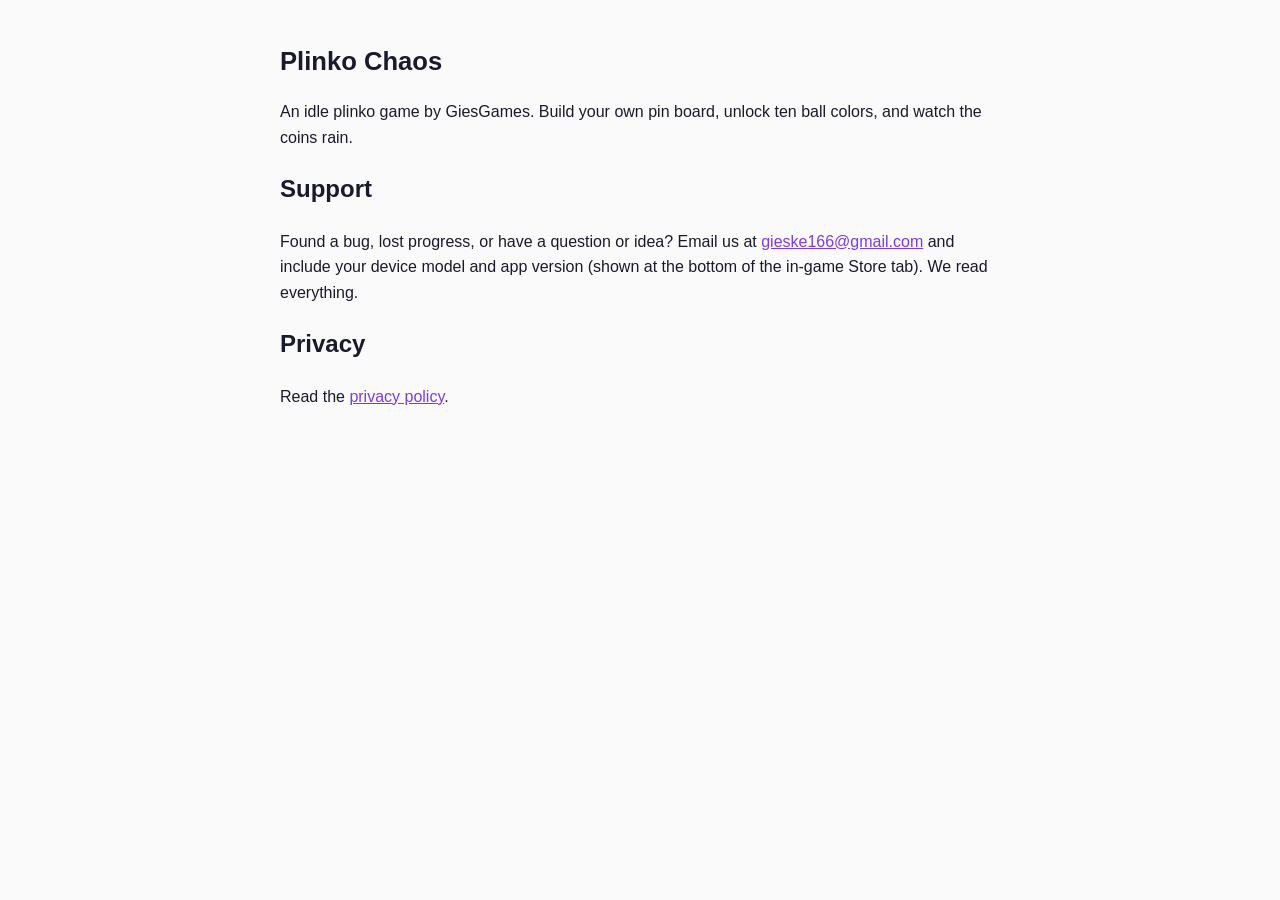
==== index.html @ 28875182 "Privacy policy and support page for Plinko Chaos" ====
<!DOCTYPE html>
<html lang="en">
<head>
  <meta charset="utf-8">
  <meta name="viewport" content="width=device-width, initial-scale=1">
  <title>Plinko Chaos - Support</title>
  <style>
    body { font-family: -apple-system, "Segoe UI", Roboto, sans-serif; max-width: 720px; margin: 0 auto; padding: 24px 20px 60px; line-height: 1.6; color: #1a1a2e; background: #fafafa; }
    h1 { font-size: 1.6rem; }
    a { color: #7c3aed; }
    @media (prefers-color-scheme: dark) { body { background: #0a0e1a; color: #e5e7eb; } a { color: #a78bfa; } }
  </style>
</head>
<body>
  <h1>Plinko Chaos</h1>
  <p>An idle plinko game by GiesGames. Build your own pin board, unlock ten ball colors, and watch the coins rain.</p>

  <h2>Support</h2>
  <p>Found a bug, lost progress, or have a question or idea? Email us at <a href="mailto:gieske166@gmail.com">gieske166@gmail.com</a> and include your device model and app version (shown at the bottom of the in-game Store tab). We read everything.</p>

  <h2>Privacy</h2>
  <p>Read the <a href="./privacy.html">privacy policy</a>.</p>
</body>
</html>
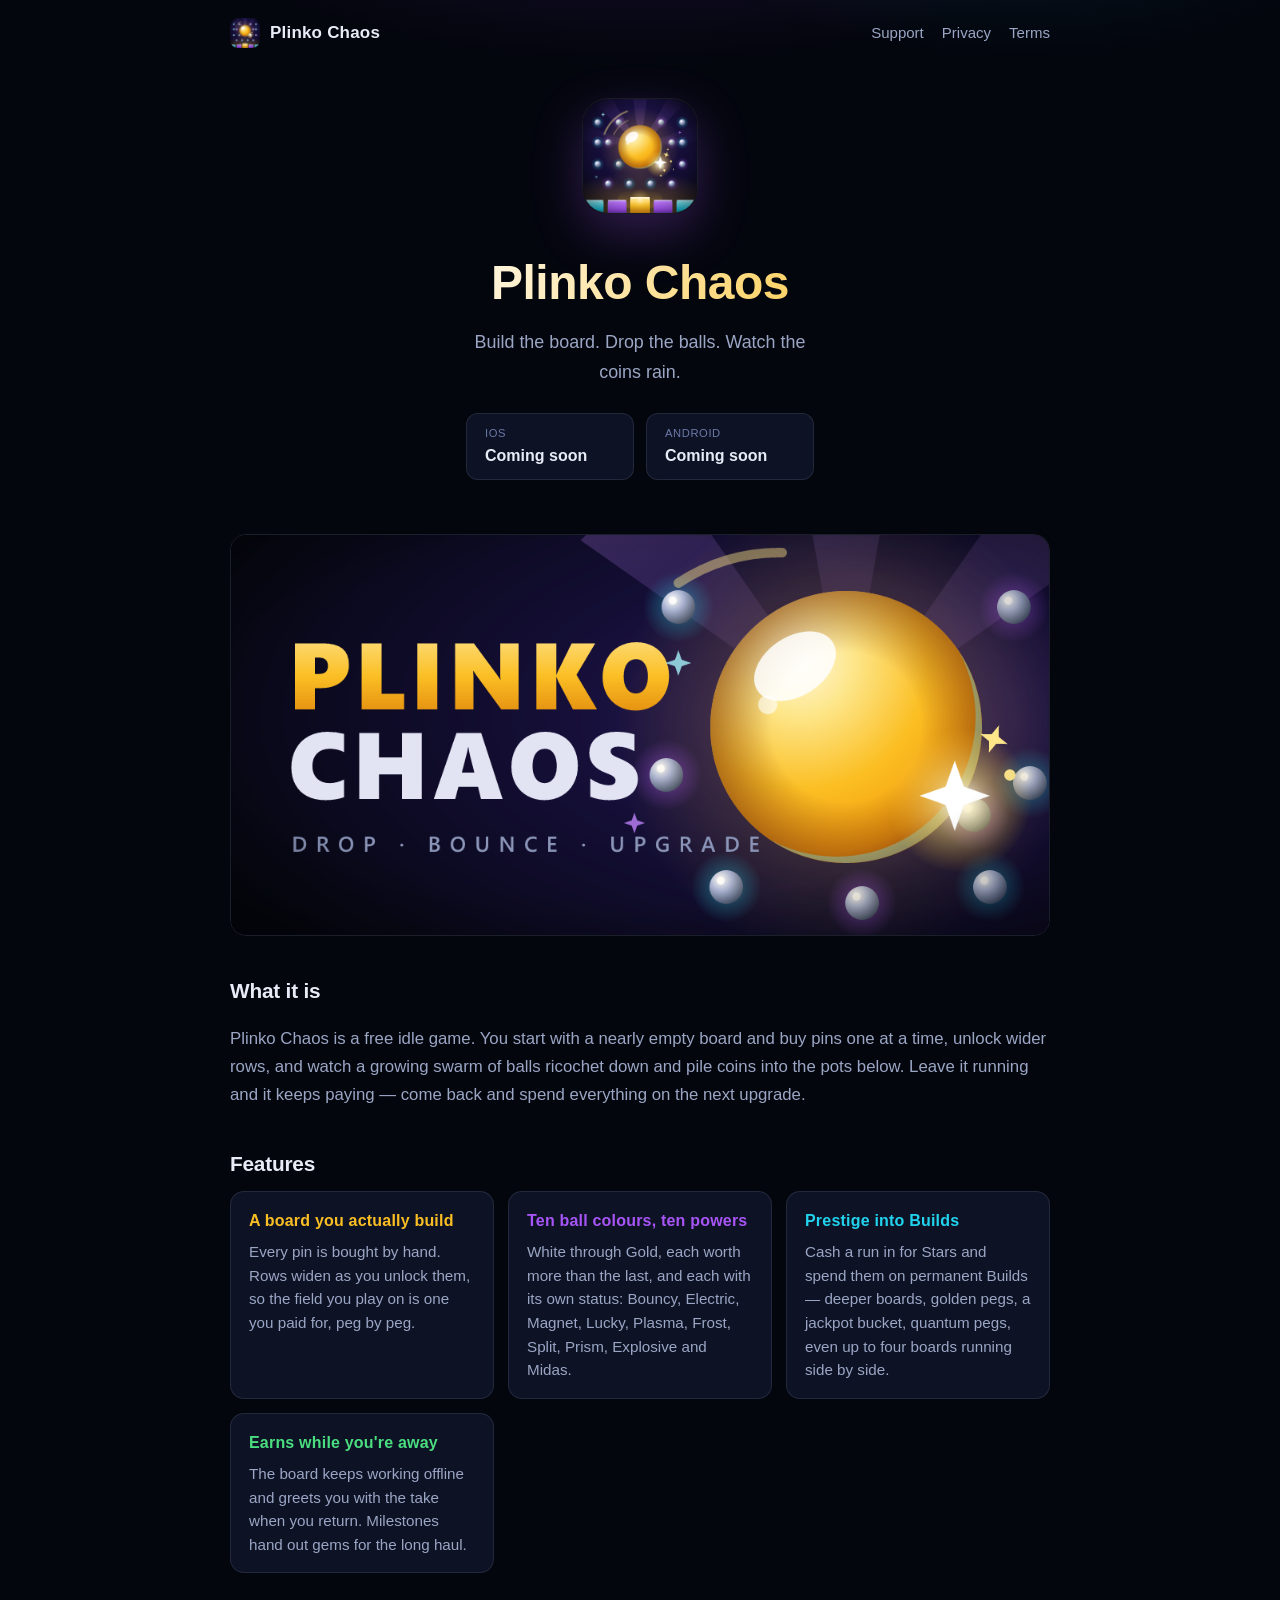
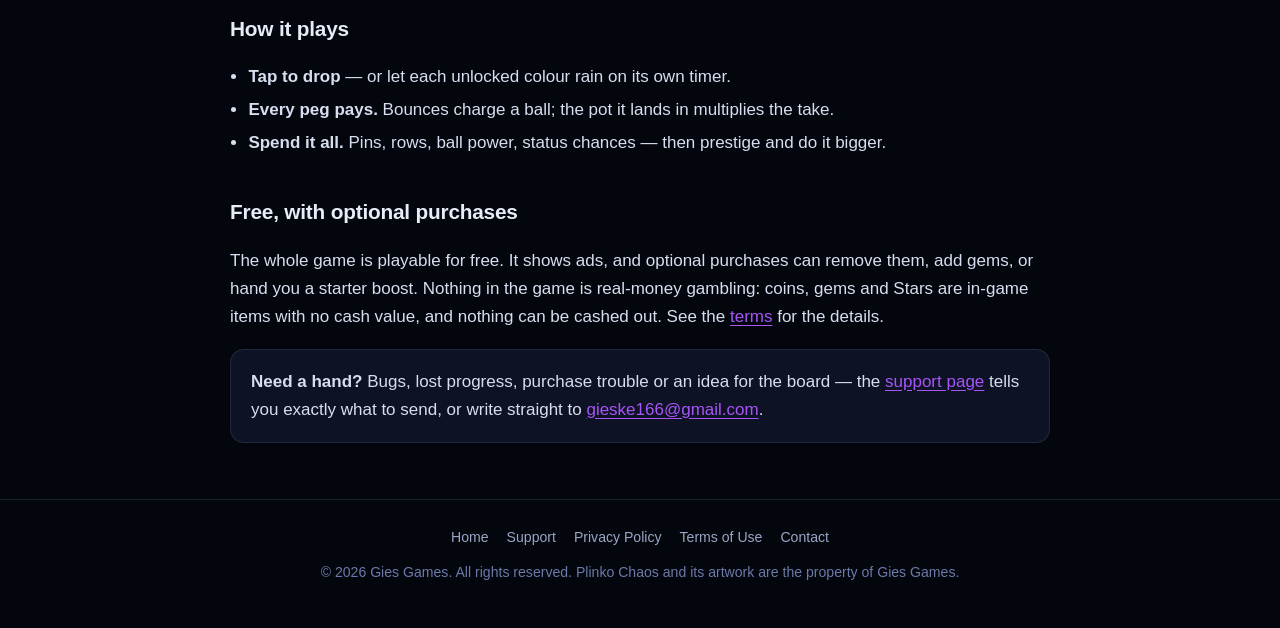
==== commit b2f1f3a4: "Full store site: landing, support, terms + corrected privacy policy Store listings need a marketing " ====
--- a/index.html
+++ b/index.html
@@ -3,22 +3,102 @@
 <head>
   <meta charset="utf-8">
   <meta name="viewport" content="width=device-width, initial-scale=1">
-  <title>Plinko Chaos - Support</title>
-  <style>
-    body { font-family: -apple-system, "Segoe UI", Roboto, sans-serif; max-width: 720px; margin: 0 auto; padding: 24px 20px 60px; line-height: 1.6; color: #1a1a2e; background: #fafafa; }
-    h1 { font-size: 1.6rem; }
-    a { color: #7c3aed; }
-    @media (prefers-color-scheme: dark) { body { background: #0a0e1a; color: #e5e7eb; } a { color: #a78bfa; } }
-  </style>
+  <title>Plinko Chaos — an idle plinko game by Gies Games</title>
+  <meta name="description" content="Build your own plinko board pin by pin, unlock ten ball colours with their own powers, and let the coins rain. A free idle game for iOS and Android.">
+  <link rel="icon" href="./img/favicon.png">
+  <link rel="stylesheet" href="./styles.css">
+  <meta property="og:title" content="Plinko Chaos">
+  <meta property="og:description" content="Build the board. Drop the balls. Watch the coins rain.">
+  <meta property="og:image" content="https://gijs-afk.github.io/plinko-chaos-site/img/feature.png">
+  <meta property="og:url" content="https://gijs-afk.github.io/plinko-chaos-site/">
+  <meta property="og:type" content="website">
 </head>
 <body>
-  <h1>Plinko Chaos</h1>
-  <p>An idle plinko game by GiesGames. Build your own pin board, unlock ten ball colors, and watch the coins rain.</p>
+  <div class="wrap">
+    <nav class="site-nav">
+      <a class="brand" href="./"><img src="./img/icon.png" alt="">Plinko Chaos</a>
+      <a class="nav-link" href="./support.html">Support</a>
+      <a class="nav-link" href="./privacy.html">Privacy</a>
+      <a class="nav-link" href="./terms.html">Terms</a>
+    </nav>
 
-  <h2>Support</h2>
-  <p>Found a bug, lost progress, or have a question or idea? Email us at <a href="mailto:gieske166@gmail.com">gieske166@gmail.com</a> and include your device model and app version (shown at the bottom of the in-game Store tab). We read everything.</p>
+    <header class="hero">
+      <img class="app-icon" src="./img/icon.png" alt="Plinko Chaos app icon">
+      <h1>Plinko Chaos</h1>
+      <p class="tagline">Build the board. Drop the balls. Watch the coins rain.</p>
+      <div class="badges">
+        <span class="badge">
+          <span class="badge-top">iOS</span>
+          <span class="badge-main">Coming soon</span>
+        </span>
+        <span class="badge">
+          <span class="badge-top">Android</span>
+          <span class="badge-main">Coming soon</span>
+        </span>
+      </div>
+    </header>
 
-  <h2>Privacy</h2>
-  <p>Read the <a href="./privacy.html">privacy policy</a>.</p>
+    <img class="shot" src="./img/feature.png" alt="Plinko Chaos board artwork">
+
+    <h2>What it is</h2>
+    <p class="lead">
+      Plinko Chaos is a free idle game. You start with a nearly empty board and buy pins one at a
+      time, unlock wider rows, and watch a growing swarm of balls ricochet down and pile coins into
+      the pots below. Leave it running and it keeps paying — come back and spend everything on the
+      next upgrade.
+    </p>
+
+    <h2>Features</h2>
+    <div class="features">
+      <div class="feature gold">
+        <h3>A board you actually build</h3>
+        <p>Every pin is bought by hand. Rows widen as you unlock them, so the field you play on is one you paid for, peg by peg.</p>
+      </div>
+      <div class="feature purple">
+        <h3>Ten ball colours, ten powers</h3>
+        <p>White through Gold, each worth more than the last, and each with its own status: Bouncy, Electric, Magnet, Lucky, Plasma, Frost, Split, Prism, Explosive and Midas.</p>
+      </div>
+      <div class="feature cyan">
+        <h3>Prestige into Builds</h3>
+        <p>Cash a run in for Stars and spend them on permanent Builds — deeper boards, golden pegs, a jackpot bucket, quantum pegs, even up to four boards running side by side.</p>
+      </div>
+      <div class="feature green">
+        <h3>Earns while you're away</h3>
+        <p>The board keeps working offline and greets you with the take when you return. Milestones hand out gems for the long haul.</p>
+      </div>
+    </div>
+
+    <h2>How it plays</h2>
+    <ul>
+      <li><strong>Tap to drop</strong> — or let each unlocked colour rain on its own timer.</li>
+      <li><strong>Every peg pays.</strong> Bounces charge a ball; the pot it lands in multiplies the take.</li>
+      <li><strong>Spend it all.</strong> Pins, rows, ball power, status chances — then prestige and do it bigger.</li>
+    </ul>
+
+    <h2>Free, with optional purchases</h2>
+    <p>
+      The whole game is playable for free. It shows ads, and optional purchases can remove them, add
+      gems, or hand you a starter boost. Nothing in the game is real-money gambling: coins, gems and
+      Stars are in-game items with no cash value, and nothing can be cashed out. See the
+      <a href="./terms.html">terms</a> for the details.
+    </p>
+
+    <div class="card">
+      <p><strong>Need a hand?</strong> Bugs, lost progress, purchase trouble or an idea for the board — the
+      <a href="./support.html">support page</a> tells you exactly what to send, or write straight to
+      <a href="mailto:gieske166@gmail.com">gieske166@gmail.com</a>.</p>
+    </div>
+  </div>
+
+  <footer>
+    <nav>
+      <a href="./">Home</a>
+      <a href="./support.html">Support</a>
+      <a href="./privacy.html">Privacy Policy</a>
+      <a href="./terms.html">Terms of Use</a>
+      <a href="mailto:gieske166@gmail.com">Contact</a>
+    </nav>
+    <div>&copy; 2026 Gies Games. All rights reserved. Plinko Chaos and its artwork are the property of Gies Games.</div>
+  </footer>
 </body>
 </html>
--- a/styles.css
+++ b/styles.css
@@ -0,0 +1,159 @@
+/* Plinko Chaos — shared site styles. Dark by design: matches the game. */
+:root {
+  --bg: #04060e;
+  --bg-card: #0d1225;
+  --bg-soft: #0a0f1e;
+  --line: rgba(148, 163, 184, 0.16);
+  --text: #e8ecf7;
+  --muted: #9aa6c4;
+  --faint: #6b7aa8;
+  --purple: #a855f7;
+  --gold: #fbbf24;
+  --cyan: #22d3ee;
+  --green: #4ade80;
+}
+
+* { box-sizing: border-box; }
+
+html { -webkit-text-size-adjust: 100%; }
+
+body {
+  margin: 0;
+  background: var(--bg);
+  color: var(--text);
+  font-family: -apple-system, BlinkMacSystemFont, "Segoe UI", Roboto, Helvetica, Arial, sans-serif;
+  line-height: 1.65;
+  font-size: 17px;
+}
+
+/* Soft glow behind the top of every page — the board's night sky. */
+body::before {
+  content: "";
+  position: fixed;
+  inset: -20vh 0 auto 0;
+  height: 70vh;
+  background:
+    radial-gradient(60% 55% at 50% 0%, rgba(168, 85, 247, 0.20), transparent 70%),
+    radial-gradient(40% 40% at 80% 10%, rgba(34, 211, 238, 0.10), transparent 70%);
+  pointer-events: none;
+  z-index: 0;
+}
+
+.wrap { position: relative; z-index: 1; max-width: 860px; margin: 0 auto; padding: 0 20px; }
+.narrow { max-width: 720px; }
+
+/* ---- header / nav ---- */
+.site-nav {
+  display: flex;
+  align-items: center;
+  gap: 18px;
+  padding: 18px 0 6px;
+  flex-wrap: wrap;
+}
+.site-nav .brand {
+  display: flex;
+  align-items: center;
+  gap: 10px;
+  font-weight: 700;
+  letter-spacing: 0.2px;
+  text-decoration: none;
+  color: var(--text);
+  margin-right: auto;
+}
+.site-nav .brand img { width: 30px; height: 30px; border-radius: 8px; }
+.site-nav a.nav-link { color: var(--muted); text-decoration: none; font-size: 0.94rem; }
+.site-nav a.nav-link:hover { color: var(--text); }
+
+/* ---- hero ---- */
+.hero { text-align: center; padding: 44px 0 20px; }
+.hero img.app-icon {
+  width: 116px;
+  height: 116px;
+  border-radius: 26px;
+  box-shadow: 0 18px 50px rgba(168, 85, 247, 0.28);
+  border: 1px solid rgba(255, 255, 255, 0.09);
+}
+.hero h1 {
+  font-size: clamp(2.1rem, 7vw, 3rem);
+  margin: 20px 0 6px;
+  letter-spacing: -0.5px;
+  background: linear-gradient(120deg, #fff 20%, var(--gold) 90%);
+  -webkit-background-clip: text;
+  background-clip: text;
+  color: transparent;
+}
+.hero .tagline { color: var(--muted); font-size: 1.12rem; margin: 0 auto 26px; max-width: 34ch; }
+
+.badges { display: flex; gap: 12px; justify-content: center; flex-wrap: wrap; }
+.badge {
+  display: inline-flex;
+  flex-direction: column;
+  align-items: flex-start;
+  border: 1px solid var(--line);
+  background: var(--bg-card);
+  border-radius: 12px;
+  padding: 10px 18px;
+  min-width: 168px;
+}
+.badge .badge-top { font-size: 0.7rem; color: var(--faint); letter-spacing: 0.6px; text-transform: uppercase; }
+.badge .badge-main { font-size: 1rem; font-weight: 600; }
+
+.shot { width: 100%; border-radius: 16px; border: 1px solid var(--line); margin: 34px 0 10px; display: block; }
+
+/* ---- feature grid ---- */
+.features { display: grid; grid-template-columns: repeat(auto-fit, minmax(230px, 1fr)); gap: 14px; margin: 10px 0 8px; }
+.feature { background: var(--bg-card); border: 1px solid var(--line); border-radius: 14px; padding: 16px 18px; }
+.feature h3 { margin: 0 0 6px; font-size: 1rem; letter-spacing: 0.2px; }
+.feature p { margin: 0; color: var(--muted); font-size: 0.95rem; line-height: 1.55; }
+.feature.gold h3 { color: var(--gold); }
+.feature.purple h3 { color: var(--purple); }
+.feature.cyan h3 { color: var(--cyan); }
+.feature.green h3 { color: var(--green); }
+
+/* ---- generic content ---- */
+h2 { font-size: 1.3rem; margin: 2.4rem 0 0.6rem; letter-spacing: -0.2px; }
+h3 { font-size: 1.02rem; margin: 1.6rem 0 0.3rem; }
+p, li { color: #d7deef; }
+p.lead { color: var(--muted); font-size: 1.05rem; }
+a { color: var(--purple); text-underline-offset: 3px; }
+a:hover { color: #c9a5ff; }
+ul { padding-left: 1.15rem; }
+li { margin: 0.3rem 0; }
+.meta { color: var(--faint); font-size: 0.9rem; }
+hr { border: 0; border-top: 1px solid var(--line); margin: 2.6rem 0; }
+
+.card { background: var(--bg-card); border: 1px solid var(--line); border-radius: 14px; padding: 18px 20px; margin: 18px 0; }
+.card p:last-child { margin-bottom: 0; }
+.card p:first-child { margin-top: 0; }
+
+.mailto {
+  display: inline-block;
+  background: rgba(168, 85, 247, 0.16);
+  border: 1px solid rgba(168, 85, 247, 0.42);
+  border-radius: 12px;
+  padding: 11px 20px;
+  font-weight: 600;
+  text-decoration: none;
+  color: #e5d5ff;
+}
+.mailto:hover { background: rgba(168, 85, 247, 0.26); color: #fff; }
+
+/* Q&A blocks on the support page */
+.qa { border-top: 1px solid var(--line); padding: 16px 0 4px; }
+.qa h3 { margin: 0 0 4px; color: var(--text); }
+.qa p { margin: 0 0 10px; color: var(--muted); }
+
+/* ---- footer ---- */
+footer {
+  position: relative;
+  z-index: 1;
+  border-top: 1px solid var(--line);
+  margin-top: 56px;
+  padding: 26px 20px 44px;
+  text-align: center;
+  color: var(--faint);
+  font-size: 0.88rem;
+}
+footer nav { display: flex; gap: 18px; justify-content: center; flex-wrap: wrap; margin-bottom: 12px; }
+footer nav a { color: var(--muted); text-decoration: none; }
+footer nav a:hover { color: var(--text); }
